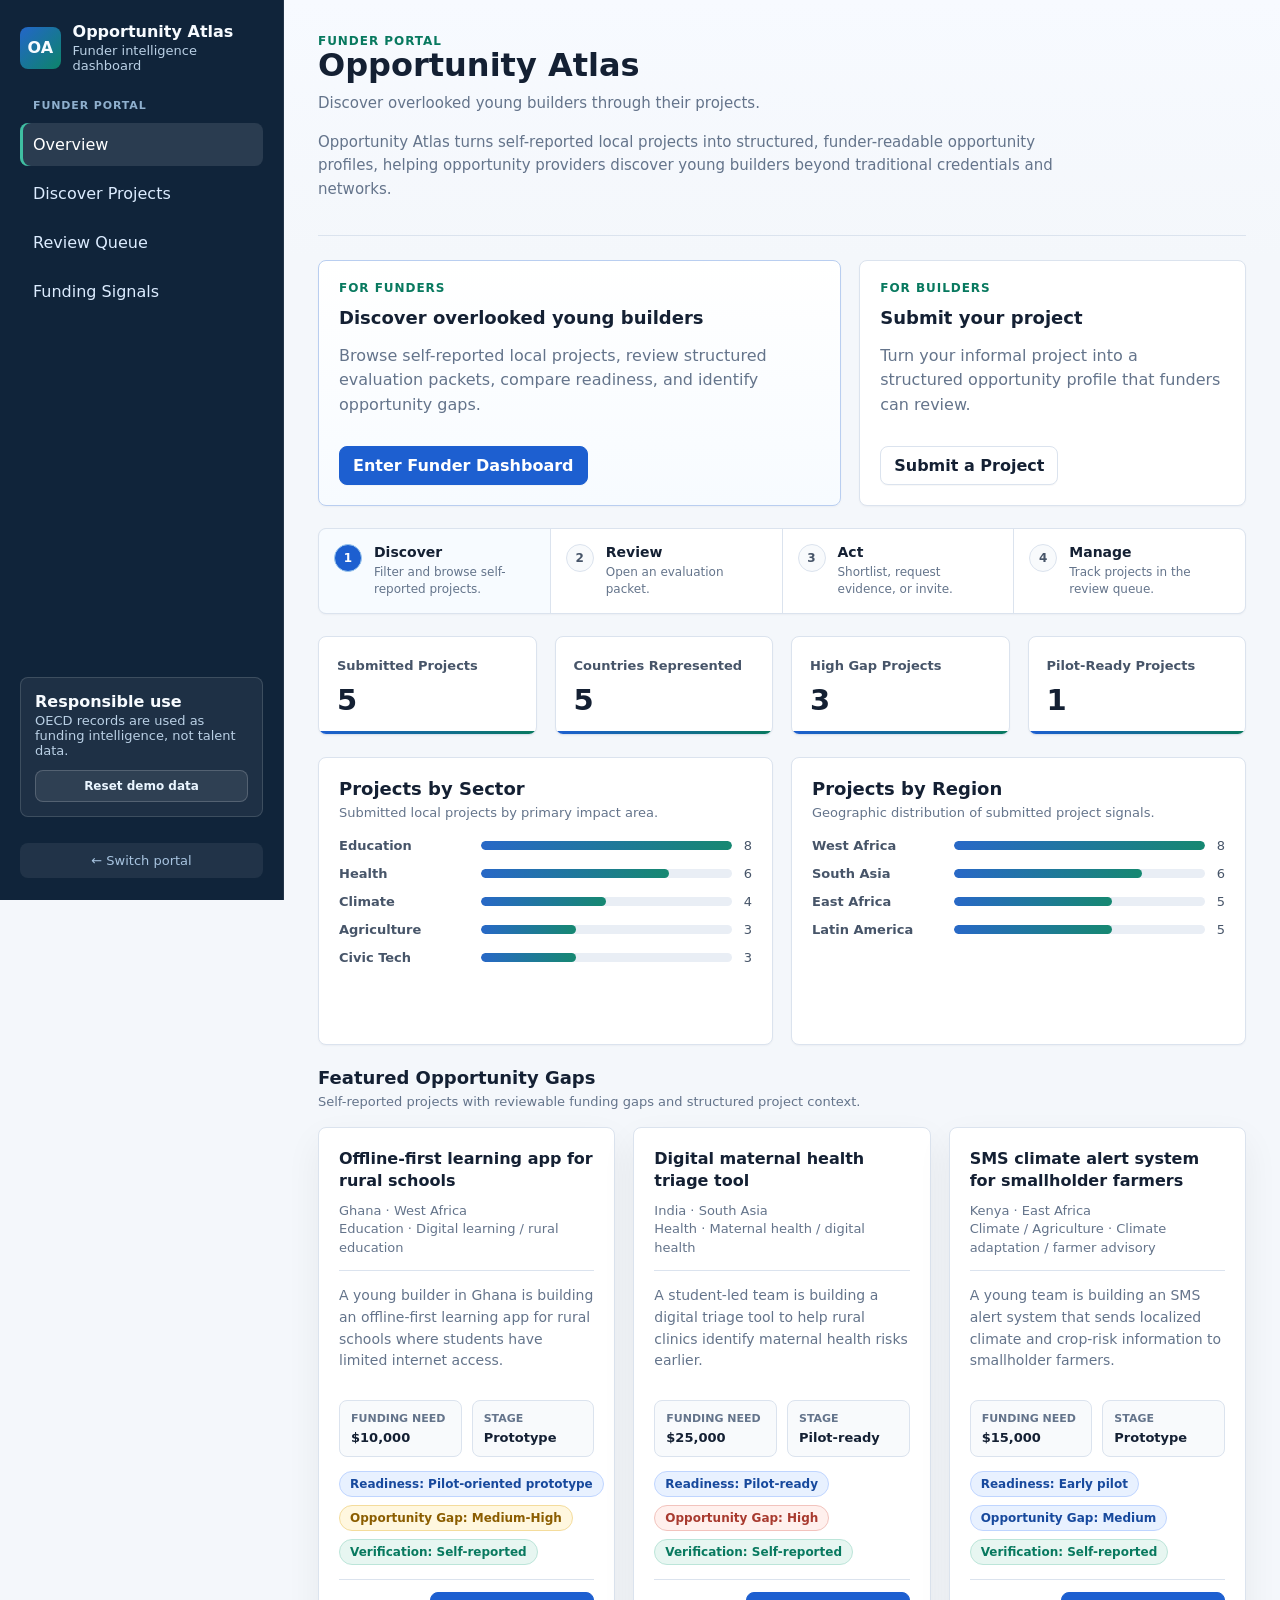
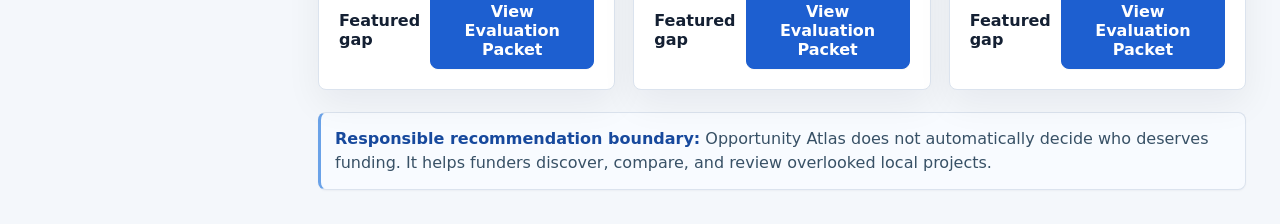
==== funder/index.html @ c451d27e "Add persistent review workflow" ====
<!doctype html>
<html lang="en">
  <head>
    <meta charset="UTF-8" />
    <meta name="viewport" content="width=device-width, initial-scale=1.0" />
    <title>Opportunity Atlas — Funder Portal</title>
    <link rel="stylesheet" href="../styles.css" />
  </head>
  <body>
    <aside class="sidebar">
      <div class="brand">
        <div class="brand-mark">OA</div>
        <div>
          <strong>Opportunity Atlas</strong>
          <span>Funder intelligence dashboard</span>
        </div>
      </div>
      <nav aria-label="Primary">
        <div class="nav-group">
          <span>Funder Portal</span>
          <button class="nav-link active" data-page="overview">Overview</button>
          <button class="nav-link" data-page="discovery">Discover Projects</button>
          <button class="nav-link" data-page="queue">Review Queue</button>
          <button class="nav-link" data-page="signals">Funding Signals</button>
        </div>
      </nav>
      <div class="sidebar-note">
        <strong>Responsible use</strong>
        <p>OECD records are used as funding intelligence, not talent data.</p>
        <button class="reset-demo" id="reset-demo-data" type="button">Reset demo data</button>
      </div>
      <a href="../" style="display:block;padding:10px 14px;border-radius:8px;background:rgba(255,255,255,0.07);color:#a8c4e0;font-size:13px;text-decoration:none;text-align:center;">← Switch portal</a>
    </aside>

    <main class="app-shell">
      <section id="overview" class="page active" aria-labelledby="overview-title"></section>
      <section id="discovery" class="page" aria-labelledby="discovery-title"></section>
      <section id="detail" class="page" aria-labelledby="detail-title"></section>
      <section id="queue" class="page" aria-labelledby="queue-title"></section>
      <section id="signals" class="page" aria-labelledby="signals-title"></section>
      <section id="submit" class="page" aria-labelledby="submit-title"></section>
    </main>

    <script src="../data/oecd-data.js"></script>
    <script src="../app.js"></script>
  </body>
</html>
---- styles.css ----
:root {
  color-scheme: light;
  --bg: #f4f7fb;
  --panel: #ffffff;
  --panel-soft: #f8fafc;
  --ink: #142033;
  --muted: #64748b;
  --muted-strong: #475569;
  --line: #dbe3ee;
  --line-strong: #cbd5e1;
  --blue: #1d5fd0;
  --blue-dark: #17499d;
  --green: #08795f;
  --green-soft: #e7f6f1;
  --blue-soft: #e8f1ff;
  --amber-soft: #fff7df;
  --amber: #8b5d00;
  --red-soft: #fff0ed;
  --red: #a83a2f;
  --shadow: 0 14px 36px rgba(15, 23, 42, 0.06);
  --shadow-soft: 0 1px 2px rgba(15, 23, 42, 0.04);
  --radius: 8px;
  font-family:
    Inter, ui-sans-serif, system-ui, -apple-system, BlinkMacSystemFont, "Segoe UI",
    sans-serif;
}

* {
  box-sizing: border-box;
}

body {
  margin: 0;
  min-height: 100vh;
  color: var(--ink);
  background:
    linear-gradient(180deg, #f7faff 0, #f4f7fb 260px),
    var(--bg);
}

button,
input,
select,
textarea {
  font: inherit;
}

.sidebar {
  position: fixed;
  inset: 0 auto 0 0;
  width: 284px;
  display: flex;
  flex-direction: column;
  gap: 26px;
  padding: 22px 20px;
  background: #10243a;
  color: #f7fbff;
  border-right: 1px solid rgba(255, 255, 255, 0.08);
}

.brand {
  display: flex;
  gap: 12px;
  align-items: center;
  min-height: 44px;
}

.brand-mark {
  width: 42px;
  height: 42px;
  display: grid;
  place-items: center;
  border-radius: 8px;
  background: linear-gradient(135deg, #2366c9, #0d846a);
  font-weight: 800;
}

.brand span,
.sidebar-note p {
  display: block;
  margin: 2px 0 0;
  color: #bad0e5;
  font-size: 13px;
}

nav {
  display: grid;
  gap: 20px;
}

.nav-group {
  display: grid;
  gap: 6px;
}

.nav-group > span {
  padding: 0 13px 5px;
  color: #8fb0ce;
  font-size: 11px;
  font-weight: 900;
  letter-spacing: 0.08em;
  text-transform: uppercase;
}

.nav-link {
  width: 100%;
  border: 0;
  border-radius: 8px;
  padding: 12px 13px;
  color: #dcecff;
  background: transparent;
  text-align: left;
  cursor: pointer;
}

.nav-link:hover,
.nav-link.active {
  color: #ffffff;
  background: rgba(255, 255, 255, 0.11);
  box-shadow: inset 3px 0 0 #3fbfa2;
}

.sidebar-note {
  margin-top: auto;
  padding: 14px;
  border: 1px solid rgba(255, 255, 255, 0.14);
  border-radius: 8px;
  background: rgba(255, 255, 255, 0.06);
}

.reset-demo {
  width: 100%;
  margin-top: 12px;
  border: 1px solid rgba(255, 255, 255, 0.18);
  border-radius: 8px;
  padding: 8px 10px;
  color: #eaf5ff;
  background: rgba(255, 255, 255, 0.08);
  font-size: 12px;
  font-weight: 800;
  cursor: pointer;
}

.reset-demo:hover {
  background: rgba(255, 255, 255, 0.14);
}

.app-shell {
  margin-left: 284px;
  padding: 34px;
}

.page {
  display: none;
  max-width: 1320px;
  margin: 0 auto;
}

.page.active {
  display: block;
}

.page-header {
  display: flex;
  justify-content: space-between;
  gap: 24px;
  align-items: flex-start;
  margin-bottom: 24px;
  padding-bottom: 18px;
  border-bottom: 1px solid var(--line);
}

.eyebrow {
  color: var(--green);
  font-size: 12px;
  font-weight: 800;
  letter-spacing: 0.08em;
  text-transform: uppercase;
}

h1,
h2,
h3,
p {
  margin-top: 0;
}

h1 {
  margin-bottom: 8px;
  font-size: 32px;
  line-height: 1.12;
  letter-spacing: 0;
}

h2 {
  margin-bottom: 4px;
  font-size: 18px;
  letter-spacing: 0;
}

h3 {
  margin-bottom: 10px;
  font-size: 16px;
}

.lead {
  max-width: 780px;
  color: var(--muted);
  font-size: 15px;
  line-height: 1.58;
}

.section {
  margin-top: 22px;
}

.grid {
  display: grid;
  gap: 18px;
}

.grid.four {
  grid-template-columns: repeat(4, minmax(0, 1fr));
}

.grid.three {
  grid-template-columns: repeat(3, minmax(0, 1fr));
}

.grid.two {
  grid-template-columns: repeat(2, minmax(0, 1fr));
}

.portal-cards {
  display: grid;
  grid-template-columns: 1.15fr 0.85fr;
  gap: 18px;
  margin-bottom: 22px;
}

.portal-card {
  display: grid;
  gap: 12px;
  align-content: start;
  min-height: 210px;
  box-shadow: var(--shadow);
}

.portal-card.primary {
  border-color: #b9cef0;
  background: linear-gradient(180deg, #ffffff 0, #f7fbff 100%);
}

.portal-card > span {
  color: var(--green);
  font-size: 12px;
  font-weight: 900;
  letter-spacing: 0.08em;
  text-transform: uppercase;
}

.portal-card p {
  max-width: 620px;
  color: var(--muted);
  line-height: 1.55;
}

.portal-card .btn {
  width: fit-content;
  align-self: end;
}

.card,
.kpi,
.filter-panel,
.note-panel {
  border: 1px solid var(--line);
  border-radius: var(--radius);
  background: var(--panel);
  box-shadow: var(--shadow-soft);
}

.card {
  padding: 20px;
}

.card:hover,
.kpi:hover {
  border-color: var(--line-strong);
}

.kpi {
  position: relative;
  overflow: hidden;
  padding: 18px 18px 17px;
}

.kpi span {
  color: var(--muted-strong);
  font-size: 13px;
  font-weight: 800;
}

.kpi strong {
  display: block;
  margin-top: 9px;
  font-size: 29px;
  letter-spacing: 0;
}

.kpi::after {
  content: "";
  position: absolute;
  inset: auto 0 0;
  height: 3px;
  background: linear-gradient(90deg, var(--blue), var(--green));
}

.chart-card {
  min-height: 288px;
}

.workflow {
  display: grid;
  grid-template-columns: repeat(4, minmax(0, 1fr));
  gap: 1px;
  overflow: hidden;
  margin-bottom: 22px;
  border: 1px solid var(--line);
  border-radius: 8px;
  background: var(--line);
  box-shadow: var(--shadow-soft);
}

.workflow article {
  display: flex;
  gap: 12px;
  align-items: flex-start;
  padding: 15px;
  background: #ffffff;
}

.workflow article.active {
  background: #f7fbff;
}

.workflow span {
  width: 28px;
  height: 28px;
  display: grid;
  flex: 0 0 auto;
  place-items: center;
  border: 1px solid var(--line);
  border-radius: 999px;
  color: var(--muted-strong);
  background: #f8fafc;
  font-size: 12px;
  font-weight: 900;
}

.workflow article.active span {
  border-color: #9bc7ee;
  color: #ffffff;
  background: var(--blue);
}

.workflow strong {
  display: block;
  font-size: 14px;
}

.workflow p {
  margin: 4px 0 0;
  color: var(--muted);
  font-size: 12px;
  line-height: 1.4;
}

.section-header {
  display: flex;
  justify-content: space-between;
  gap: 16px;
  align-items: flex-start;
  margin-bottom: 16px;
}

.section-header p {
  margin: 5px 0 0;
  color: var(--muted);
  font-size: 13px;
  line-height: 1.45;
}

.toast {
  margin: -6px 0 18px;
  padding: 13px 15px;
  border: 1px solid #bce5d9;
  border-left: 4px solid var(--green);
  border-radius: 8px;
  color: #175f4e;
  background: #f0fbf7;
  font-weight: 800;
  box-shadow: var(--shadow-soft);
}

.rationale-box,
.evidence-card {
  border-color: var(--line-strong);
}

label small {
  color: var(--muted);
  font-size: 11px;
  font-weight: 650;
  line-height: 1.35;
}

.queue-grid {
  display: grid;
  grid-template-columns: repeat(2, minmax(0, 1fr));
  gap: 18px;
}

.queue-group {
  min-height: 260px;
}

.queue-list {
  display: grid;
  gap: 12px;
}

.queue-card {
  display: grid;
  gap: 12px;
  padding: 14px;
  border: 1px solid var(--line);
  border-radius: 8px;
  background: var(--panel-soft);
}

.queue-card .btn {
  width: fit-content;
}

.bar-list {
  display: grid;
  gap: 13px;
}

.bar-row {
  display: grid;
  grid-template-columns: minmax(130px, 1fr) 3fr auto;
  gap: 12px;
  align-items: center;
  color: var(--muted-strong);
  font-size: 13px;
}

.bar-track {
  height: 9px;
  overflow: hidden;
  border-radius: 999px;
  background: #e9eef5;
}

.bar-fill {
  height: 100%;
  width: var(--value);
  border-radius: inherit;
  background: linear-gradient(90deg, #2868c7, #168871);
}

.badge-row {
  display: flex;
  flex-wrap: wrap;
  gap: 8px;
  align-items: center;
}

.badge {
  display: inline-flex;
  align-items: center;
  min-height: 26px;
  border-radius: 999px;
  padding: 4px 10px;
  border: 1px solid transparent;
  color: #264052;
  background: #eef3f8;
  font-size: 12px;
  font-weight: 800;
  white-space: nowrap;
}

.badge.green {
  color: var(--green);
  background: var(--green-soft);
  border-color: #bce5d9;
}

.badge.blue {
  color: var(--blue-dark);
  background: var(--blue-soft);
  border-color: #bfd5ff;
}

.badge.amber {
  color: var(--amber);
  background: var(--amber-soft);
  border-color: #f4dc9c;
}

.badge.red {
  color: var(--red);
  background: var(--red-soft);
  border-color: #f2c3bd;
}

.project-card {
  display: flex;
  min-height: 356px;
  flex-direction: column;
  gap: 14px;
  box-shadow: var(--shadow);
}

.project-card-head {
  padding-bottom: 12px;
  border-bottom: 1px solid var(--line);
}

.project-card h3 {
  line-height: 1.35;
}

.project-card p {
  color: var(--muted);
  font-size: 14px;
  line-height: 1.55;
}

.meta {
  color: var(--muted);
  font-size: 13px;
  line-height: 1.45;
}

.project-facts {
  display: grid;
  grid-template-columns: repeat(2, minmax(0, 1fr));
  gap: 10px;
  margin: 0;
}

.project-facts div {
  padding: 11px;
  border: 1px solid var(--line);
  border-radius: 8px;
  background: var(--panel-soft);
}

.project-facts dt {
  color: var(--muted);
  font-size: 11px;
  font-weight: 800;
  text-transform: uppercase;
}

.project-facts dd {
  margin: 5px 0 0;
  color: var(--ink);
  font-size: 13px;
  font-weight: 800;
}

.card-footer {
  display: flex;
  gap: 10px;
  align-items: center;
  justify-content: space-between;
  margin-top: auto;
  padding-top: 12px;
  border-top: 1px solid var(--line);
}

.money {
  color: var(--ink);
  font-weight: 800;
}

.btn {
  border: 1px solid var(--line);
  border-radius: 8px;
  min-height: 39px;
  padding: 9px 13px;
  color: var(--ink);
  background: #ffffff;
  font-weight: 800;
  cursor: pointer;
  box-shadow: 0 1px 1px rgba(15, 23, 42, 0.03);
}

.btn:hover {
  border-color: #b5c6d9;
  background: #f8fbff;
}

.btn.primary {
  border-color: var(--blue);
  color: #ffffff;
  background: var(--blue);
}

.btn.primary:hover {
  background: var(--blue-dark);
}

.filter-panel {
  display: grid;
  grid-template-columns: repeat(6, minmax(130px, 1fr));
  gap: 12px;
  padding: 16px;
  box-shadow: var(--shadow);
}

label {
  display: grid;
  gap: 6px;
  color: var(--muted);
  font-size: 12px;
  font-weight: 800;
}

select,
input,
textarea {
  width: 100%;
  border: 1px solid var(--line);
  border-radius: 8px;
  padding: 10px 11px;
  color: var(--ink);
  background: #ffffff;
  font-weight: 650;
}

select:focus,
input:focus,
textarea:focus {
  outline: 3px solid rgba(29, 95, 208, 0.13);
  border-color: #8fb4ef;
}

textarea {
  min-height: 112px;
  resize: vertical;
}

.detail-layout {
  display: grid;
  grid-template-columns: 1.05fr 0.95fr;
  gap: 18px;
}

.packet-strip {
  display: grid;
  grid-template-columns: repeat(4, minmax(0, 1fr));
  gap: 1px;
  overflow: hidden;
  border: 1px solid var(--line);
  border-radius: 8px;
  background: var(--line);
  box-shadow: var(--shadow);
}

.packet-strip article {
  padding: 16px;
  background: #ffffff;
}

.packet-strip span {
  display: block;
  color: var(--muted);
  font-size: 12px;
  font-weight: 800;
  text-transform: uppercase;
}

.packet-strip strong {
  display: block;
  margin-top: 7px;
  font-size: 15px;
}

.act-panel {
  display: grid;
  grid-template-columns: minmax(0, 1fr) auto;
  gap: 22px;
  align-items: start;
  padding: 20px;
  border: 1px solid var(--line);
  border-radius: 8px;
  background: #ffffff;
  box-shadow: var(--shadow);
}

.act-actions {
  display: flex;
  flex-wrap: wrap;
  gap: 10px;
  justify-content: flex-end;
}

.profile-grid {
  display: grid;
  grid-template-columns: repeat(2, minmax(0, 1fr));
  gap: 12px;
}

.field {
  padding: 12px;
  border: 1px solid #edf2f7;
  border-radius: 8px;
  background: var(--panel-soft);
}

.field span {
  display: block;
  color: var(--muted);
  font-size: 12px;
  font-weight: 800;
}

.field strong {
  display: block;
  margin-top: 5px;
}

.split-list {
  display: grid;
  grid-template-columns: repeat(2, minmax(0, 1fr));
  gap: 14px;
}

ul,
ol {
  margin: 0;
  padding-left: 20px;
  color: var(--muted-strong);
  line-height: 1.65;
}

.table-wrap {
  overflow-x: auto;
  border: 1px solid var(--line);
  border-radius: 8px;
  box-shadow: inset 0 1px 0 rgba(255, 255, 255, 0.7);
}

table {
  width: 100%;
  border-collapse: collapse;
  min-width: 760px;
  background: #ffffff;
}

th,
td {
  padding: 13px 14px;
  border-bottom: 1px solid var(--line);
  text-align: left;
  vertical-align: top;
}

th {
  color: #41546a;
  background: #f4f7fb;
  font-size: 12px;
  letter-spacing: 0.03em;
  text-transform: uppercase;
}

td {
  color: #273449;
  font-size: 13px;
  line-height: 1.45;
}

tbody tr:hover td {
  background: #fbfdff;
}

tr:last-child td {
  border-bottom: 0;
}

.note-panel {
  padding: 14px;
  color: #385166;
  background: #f8fbff;
  border-left: 3px solid #6aa2e8;
  line-height: 1.5;
}

.note-panel strong {
  color: var(--blue-dark);
}

.form-grid {
  display: grid;
  grid-template-columns: repeat(2, minmax(0, 1fr));
  gap: 14px;
}

.builder-shell,
.builder-submit-grid {
  max-width: 1040px;
}

.builder-submit-grid {
  display: grid;
  grid-template-columns: minmax(0, 1fr);
  gap: 18px;
}

.builder-shell .card,
.builder-submit-grid .card {
  box-shadow: var(--shadow);
}

.form-grid .wide {
  grid-column: 1 / -1;
}

.preview {
  display: none;
}

.preview.active {
  display: block;
}

.empty {
  padding: 28px;
  border: 1px dashed #b9c8d8;
  border-radius: 8px;
  color: var(--muted);
  background: #fbfdff;
  text-align: center;
}

@media (max-width: 1080px) {
  .sidebar {
    position: static;
    width: auto;
  }

  .app-shell {
    margin-left: 0;
    padding: 22px;
  }

  nav {
    grid-template-columns: repeat(2, minmax(0, 1fr));
    align-items: start;
  }

  .grid.four,
  .grid.three,
  .portal-cards,
  .queue-grid,
  .detail-layout,
  .filter-panel,
  .packet-strip,
  .workflow,
  .act-panel {
    grid-template-columns: repeat(2, minmax(0, 1fr));
  }
}

@media (max-width: 720px) {
  .page-header {
    display: block;
  }

  nav,
  .grid.four,
  .grid.three,
  .grid.two,
  .portal-cards,
  .queue-grid,
  .detail-layout,
  .filter-panel,
  .packet-strip,
  .workflow,
  .act-panel,
  .profile-grid,
  .split-list,
  .form-grid,
  .project-facts {
    grid-template-columns: 1fr;
  }

  .act-actions {
    justify-content: flex-start;
  }

  h1 {
    font-size: 28px;
  }

  .bar-row {
    grid-template-columns: 1fr;
    gap: 6px;
  }
}
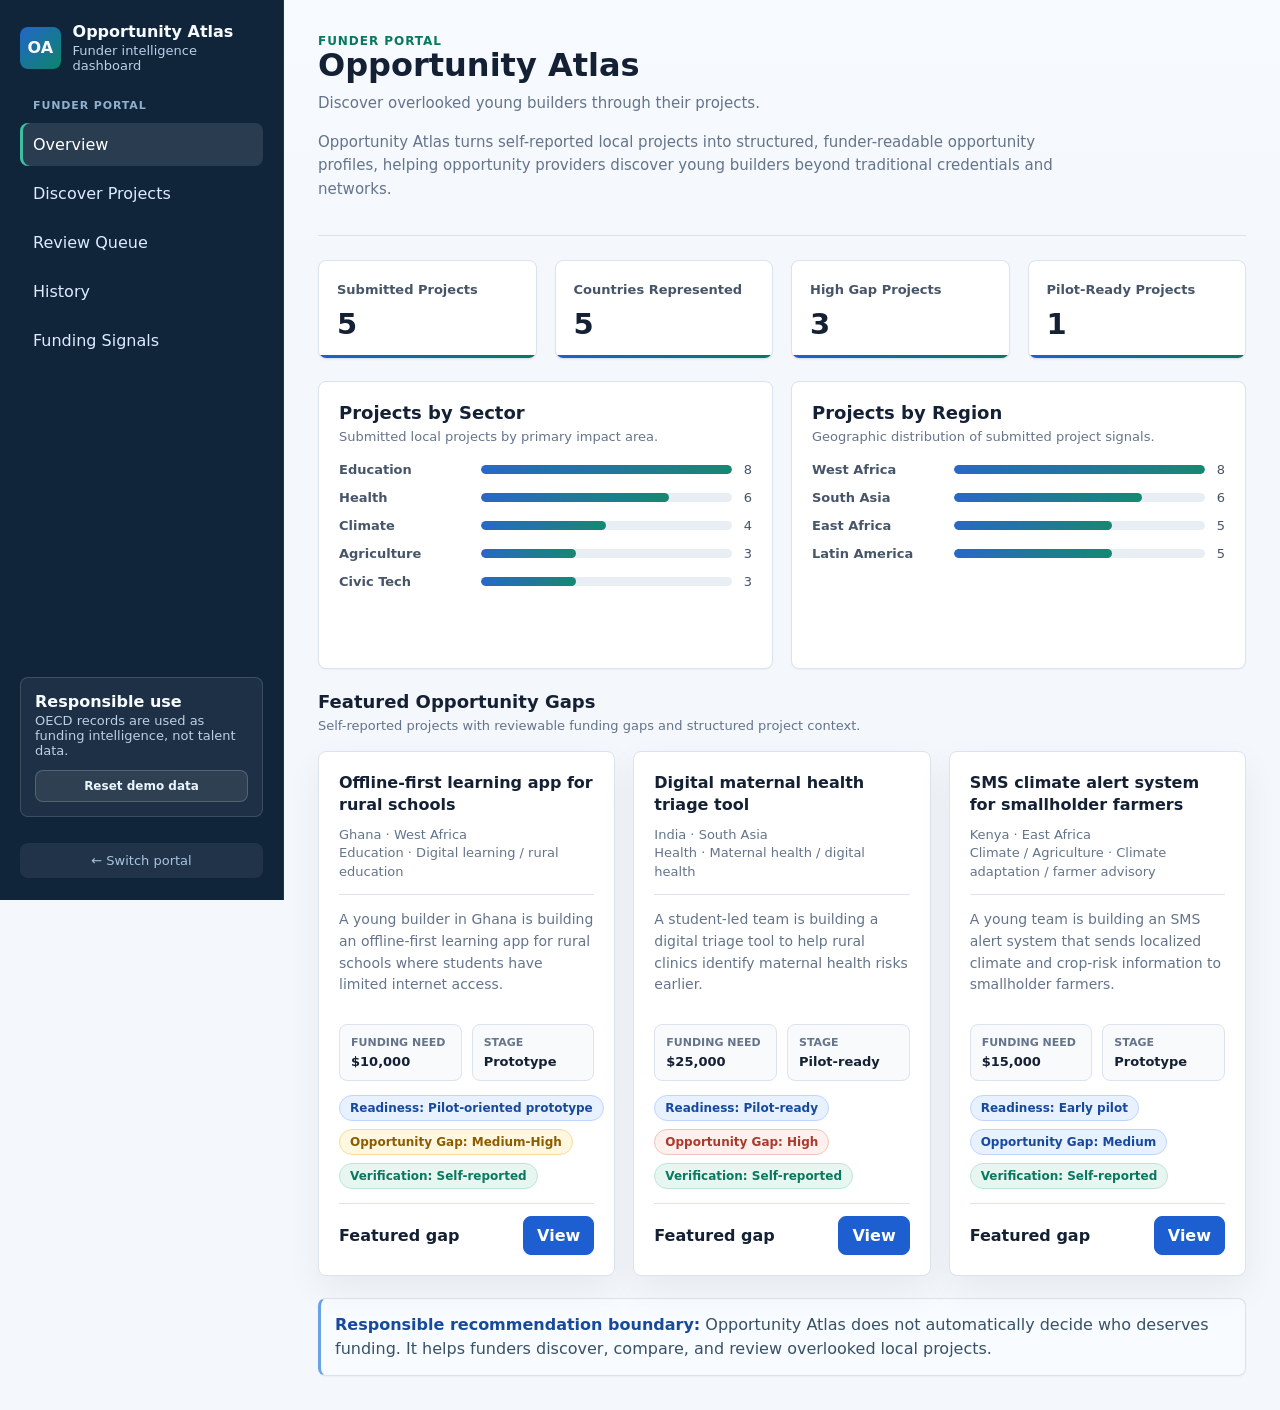
==== commit 783fe68d: "Add builder and funder history tabs" ====
--- a/funder/index.html
+++ b/funder/index.html
@@ -21,6 +21,7 @@
           <button class="nav-link active" data-page="overview">Overview</button>
           <button class="nav-link" data-page="discovery">Discover Projects</button>
           <button class="nav-link" data-page="queue">Review Queue</button>
+          <button class="nav-link" data-page="funder-history">History</button>
           <button class="nav-link" data-page="signals">Funding Signals</button>
         </div>
       </nav>
@@ -29,7 +30,7 @@
         <p>OECD records are used as funding intelligence, not talent data.</p>
         <button class="reset-demo" id="reset-demo-data" type="button">Reset demo data</button>
       </div>
-      <a href="../" style="display:block;padding:10px 14px;border-radius:8px;background:rgba(255,255,255,0.07);color:#a8c4e0;font-size:13px;text-decoration:none;text-align:center;">← Switch portal</a>
+      <a href="../index.html" style="display:block;padding:10px 14px;border-radius:8px;background:rgba(255,255,255,0.07);color:#a8c4e0;font-size:13px;text-decoration:none;text-align:center;">← Switch portal</a>
     </aside>
 
     <main class="app-shell">
@@ -37,6 +38,7 @@
       <section id="discovery" class="page" aria-labelledby="discovery-title"></section>
       <section id="detail" class="page" aria-labelledby="detail-title"></section>
       <section id="queue" class="page" aria-labelledby="queue-title"></section>
+      <section id="funder-history" class="page" aria-labelledby="funder-history-title"></section>
       <section id="signals" class="page" aria-labelledby="signals-title"></section>
       <section id="submit" class="page" aria-labelledby="submit-title"></section>
     </main>
--- a/styles.css
+++ b/styles.css
@@ -816,6 +816,17 @@
   max-width: 1040px;
 }
 
+.builder-dashboard {
+  max-width: 1180px;
+}
+
+.builder-panels {
+  display: grid;
+  grid-template-columns: minmax(0, 1.05fr) minmax(320px, 0.95fr);
+  gap: 18px;
+  align-items: start;
+}
+
 .builder-submit-grid {
   display: grid;
   grid-template-columns: minmax(0, 1fr);
@@ -829,6 +840,100 @@
 
 .form-grid .wide {
   grid-column: 1 / -1;
+}
+
+.history-list,
+.notification-list {
+  display: grid;
+  gap: 12px;
+}
+
+.history-item {
+  display: grid;
+  gap: 13px;
+  padding: 15px;
+  border: 1px solid var(--line);
+  border-radius: 8px;
+  background: var(--panel-soft);
+}
+
+.history-item h3,
+.notification-item h3 {
+  margin-bottom: 5px;
+}
+
+.activity-stats {
+  display: grid;
+  grid-template-columns: 0.75fr 0.65fr minmax(0, 1.4fr);
+  gap: 10px;
+}
+
+.activity-stats div {
+  padding: 11px;
+  border: 1px solid var(--line);
+  border-radius: 8px;
+  background: #ffffff;
+}
+
+.activity-stats span {
+  display: block;
+  color: var(--muted);
+  font-size: 11px;
+  font-weight: 900;
+  text-transform: uppercase;
+}
+
+.activity-stats strong {
+  display: block;
+  margin-top: 5px;
+  font-size: 13px;
+  line-height: 1.35;
+}
+
+.action-row {
+  display: flex;
+  flex-wrap: wrap;
+  gap: 10px;
+}
+
+a.btn {
+  display: inline-flex;
+  align-items: center;
+  justify-content: center;
+  text-decoration: none;
+}
+
+.notification-item {
+  display: grid;
+  grid-template-columns: auto minmax(0, 1fr);
+  gap: 12px;
+  padding: 14px;
+  border: 1px solid var(--line);
+  border-radius: 8px;
+  background: #ffffff;
+}
+
+.notification-dot {
+  width: 10px;
+  height: 10px;
+  margin-top: 8px;
+  border-radius: 999px;
+  background: linear-gradient(135deg, var(--blue), var(--green));
+}
+
+.notification-topline {
+  display: flex;
+  flex-wrap: wrap;
+  gap: 8px;
+  align-items: center;
+  margin-bottom: 8px;
+}
+
+.notification-item p {
+  margin: 0;
+  color: var(--muted);
+  font-size: 13px;
+  line-height: 1.5;
 }
 
 .preview {
@@ -868,6 +973,7 @@
   .grid.three,
   .portal-cards,
   .queue-grid,
+  .builder-panels,
   .detail-layout,
   .filter-panel,
   .packet-strip,
@@ -893,6 +999,7 @@
   .packet-strip,
   .workflow,
   .act-panel,
+  .activity-stats,
   .profile-grid,
   .split-list,
   .form-grid,
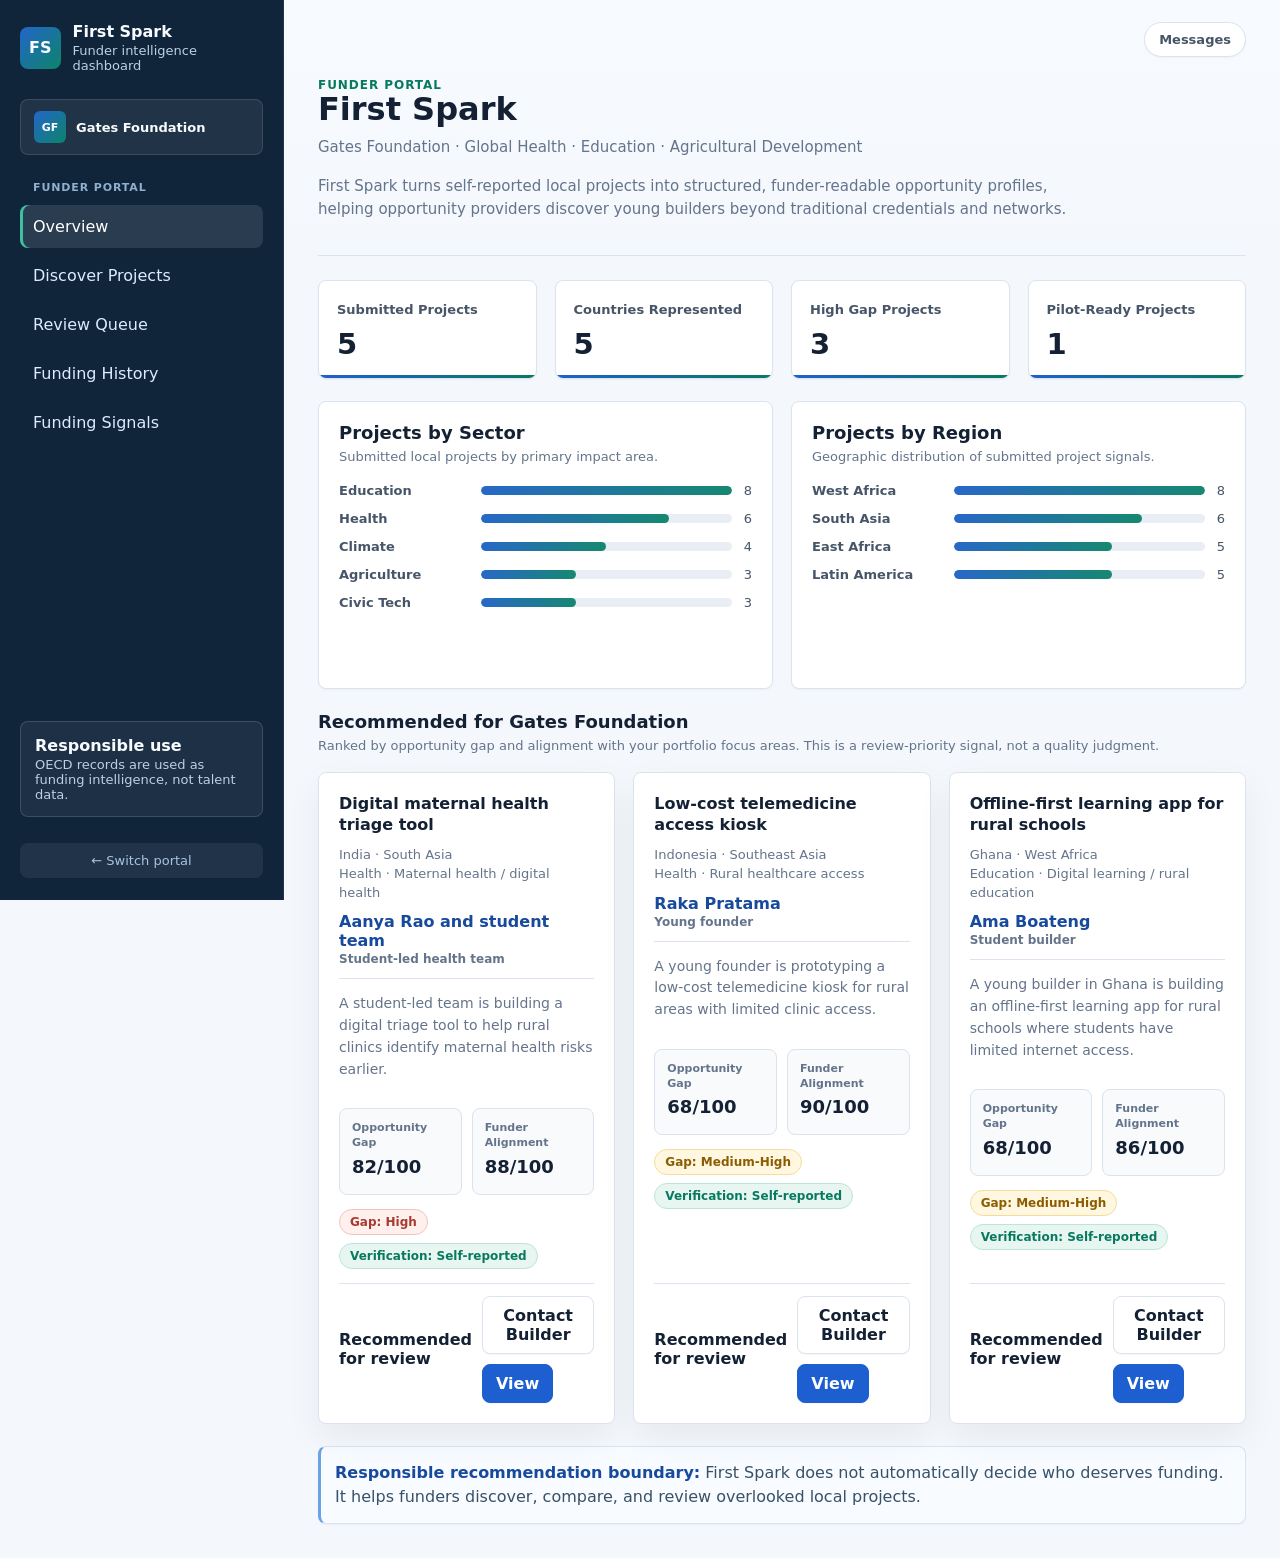
==== commit a53b8644: "Remove reset demo data controls" ====
--- a/funder/index.html
+++ b/funder/index.html
@@ -3,16 +3,22 @@
   <head>
     <meta charset="UTF-8" />
     <meta name="viewport" content="width=device-width, initial-scale=1.0" />
-    <title>Opportunity Atlas — Funder Portal</title>
+    <title>First Spark — Funder Portal</title>
     <link rel="stylesheet" href="../styles.css" />
   </head>
-  <body>
+  <body data-portal="funder">
     <aside class="sidebar">
       <div class="brand">
-        <div class="brand-mark">OA</div>
+        <div class="brand-mark">FS</div>
         <div>
-          <strong>Opportunity Atlas</strong>
+          <strong>First Spark</strong>
           <span>Funder intelligence dashboard</span>
+        </div>
+      </div>
+      <div class="account-indicator">
+        <div class="account-avatar">GF</div>
+        <div class="account-info">
+          <strong>Gates Foundation</strong>
         </div>
       </div>
       <nav aria-label="Primary">
@@ -21,25 +27,29 @@
           <button class="nav-link active" data-page="overview">Overview</button>
           <button class="nav-link" data-page="discovery">Discover Projects</button>
           <button class="nav-link" data-page="queue">Review Queue</button>
-          <button class="nav-link" data-page="funder-history">History</button>
+          <button class="nav-link" data-page="funder-history">Funding History</button>
           <button class="nav-link" data-page="signals">Funding Signals</button>
         </div>
       </nav>
       <div class="sidebar-note">
         <strong>Responsible use</strong>
         <p>OECD records are used as funding intelligence, not talent data.</p>
-        <button class="reset-demo" id="reset-demo-data" type="button">Reset demo data</button>
       </div>
       <a href="../index.html" style="display:block;padding:10px 14px;border-radius:8px;background:rgba(255,255,255,0.07);color:#a8c4e0;font-size:13px;text-decoration:none;text-align:center;">← Switch portal</a>
     </aside>
 
     <main class="app-shell">
+      <div class="top-tabs" aria-label="Quick tabs">
+        <button class="top-tab route-btn" data-page="messages" type="button">Messages</button>
+      </div>
       <section id="overview" class="page active" aria-labelledby="overview-title"></section>
       <section id="discovery" class="page" aria-labelledby="discovery-title"></section>
       <section id="detail" class="page" aria-labelledby="detail-title"></section>
+      <section id="builder-profile" class="page" aria-labelledby="builder-profile-title"></section>
       <section id="queue" class="page" aria-labelledby="queue-title"></section>
       <section id="funder-history" class="page" aria-labelledby="funder-history-title"></section>
       <section id="signals" class="page" aria-labelledby="signals-title"></section>
+      <section id="messages" class="page" aria-labelledby="messages-title"></section>
       <section id="submit" class="page" aria-labelledby="submit-title"></section>
     </main>
 
--- a/styles.css
+++ b/styles.css
@@ -75,6 +75,43 @@
   font-weight: 800;
 }
 
+.account-indicator {
+  display: flex;
+  align-items: center;
+  gap: 10px;
+  padding: 11px 13px;
+  border-radius: 8px;
+  background: rgba(255, 255, 255, 0.07);
+  border: 1px solid rgba(255, 255, 255, 0.12);
+}
+
+.account-avatar {
+  width: 32px;
+  height: 32px;
+  border-radius: 6px;
+  background: linear-gradient(135deg, #2366c9, #0d846a);
+  display: grid;
+  place-items: center;
+  font-size: 11px;
+  font-weight: 800;
+  color: #fff;
+  flex-shrink: 0;
+}
+
+.account-info strong {
+  display: block;
+  font-size: 13px;
+  font-weight: 700;
+  color: #f7fbff;
+}
+
+.account-info span {
+  display: block;
+  font-size: 11px;
+  color: #8fb0ce;
+  margin-top: 1px;
+}
+
 .brand span,
 .sidebar-note p {
   display: block;
@@ -128,26 +165,38 @@
   background: rgba(255, 255, 255, 0.06);
 }
 
-.reset-demo {
-  width: 100%;
-  margin-top: 12px;
-  border: 1px solid rgba(255, 255, 255, 0.18);
-  border-radius: 8px;
-  padding: 8px 10px;
-  color: #eaf5ff;
-  background: rgba(255, 255, 255, 0.08);
-  font-size: 12px;
-  font-weight: 800;
+.app-shell {
+  position: relative;
+  margin-left: 284px;
+  padding: 78px 34px 34px;
+}
+
+.top-tabs {
+  position: absolute;
+  top: 22px;
+  right: 34px;
+  display: flex;
+  gap: 8px;
+  align-items: center;
+}
+
+.top-tab {
+  border: 1px solid var(--line);
+  border-radius: 999px;
+  padding: 9px 14px;
+  color: var(--muted-strong);
+  background: #ffffff;
+  font-size: 13px;
+  font-weight: 900;
   cursor: pointer;
-}
-
-.reset-demo:hover {
-  background: rgba(255, 255, 255, 0.14);
-}
-
-.app-shell {
-  margin-left: 284px;
-  padding: 34px;
+  box-shadow: var(--shadow-soft);
+}
+
+.top-tab:hover,
+.top-tab.active {
+  color: var(--blue-dark);
+  border-color: #b9cef0;
+  background: var(--blue-soft);
 }
 
 .page {
@@ -318,6 +367,12 @@
 
 .chart-card {
   min-height: 288px;
+  display: flex;
+  flex-direction: column;
+}
+
+.chart-card > .donut-wrap {
+  flex: 1;
 }
 
 .workflow {
@@ -384,6 +439,21 @@
   margin-bottom: 16px;
 }
 
+.card-head-row {
+  display: flex;
+  justify-content: space-between;
+  gap: 16px;
+  align-items: flex-start;
+}
+
+.card-head-row .section-header {
+  margin-bottom: 16px;
+}
+
+.card-head-row > .btn {
+  flex: 0 0 auto;
+}
+
 .section-header p {
   margin: 5px 0 0;
   color: var(--muted);
@@ -428,15 +498,42 @@
 .queue-list {
   display: grid;
   gap: 12px;
+  max-height: 460px;
+  overflow-y: auto;
+  padding-right: 4px;
 }
 
 .queue-card {
+  position: relative;
   display: grid;
   gap: 12px;
   padding: 14px;
   border: 1px solid var(--line);
   border-radius: 8px;
   background: var(--panel-soft);
+}
+
+.queue-card-remove {
+  position: absolute;
+  top: 10px;
+  right: 10px;
+  width: 22px;
+  height: 22px;
+  border: none;
+  border-radius: 4px;
+  background: transparent;
+  color: var(--muted);
+  font-size: 16px;
+  line-height: 1;
+  cursor: pointer;
+  display: grid;
+  place-items: center;
+  padding: 0;
+}
+
+.queue-card-remove:hover {
+  background: var(--red-soft);
+  color: var(--red);
 }
 
 .queue-card .btn {
@@ -469,6 +566,155 @@
   width: var(--value);
   border-radius: inherit;
   background: linear-gradient(90deg, #2868c7, #168871);
+}
+
+/* Vertical bar chart */
+.vchart {
+  display: flex;
+  align-items: flex-end;
+  gap: 14px;
+  height: 200px;
+  padding-top: 28px;
+}
+
+.vchart-col {
+  flex: 1;
+  display: flex;
+  flex-direction: column;
+  align-items: center;
+  gap: 8px;
+  height: 100%;
+}
+
+.vchart-bar-wrap {
+  flex: 1;
+  width: 100%;
+  display: flex;
+  align-items: flex-end;
+}
+
+.vchart-bar {
+  width: 100%;
+  height: var(--h);
+  background: linear-gradient(180deg, #2868c7 0%, #168871 100%);
+  border-radius: 6px 6px 0 0;
+  min-height: 6px;
+  transition: opacity 0.15s;
+}
+
+.vchart-bar:hover {
+  opacity: 0.8;
+}
+
+.vchart-amt {
+  font-size: 13px;
+  font-weight: 700;
+  color: var(--ink);
+}
+
+.vchart-label {
+  font-size: 12px;
+  font-weight: 600;
+  color: var(--muted);
+}
+
+.vchart-delta {
+  font-size: 11px;
+  font-weight: 600;
+  padding: 2px 7px;
+  border-radius: 999px;
+}
+
+.vchart-up {
+  color: var(--green);
+  background: var(--green-soft);
+}
+
+.vchart-down {
+  color: var(--red);
+  background: var(--red-soft);
+}
+
+/* Line chart */
+.lchart-outer {
+  padding: 0 16px;
+}
+
+.lchart {
+  width: 100%;
+  height: auto;
+  display: block;
+  overflow: visible;
+}
+
+.lchart-dot {
+  fill: #2868c7;
+  stroke: var(--panel);
+  stroke-width: 2.5;
+}
+
+.lchart-amt {
+  font: 700 11px/1 system-ui, sans-serif;
+  fill: var(--ink);
+}
+
+.lchart-lbl {
+  font: 500 12px/1 system-ui, sans-serif;
+  fill: var(--muted);
+}
+
+/* Donut chart */
+.donut-wrap {
+  display: flex;
+  gap: 24px;
+  align-items: center;
+}
+
+.donut {
+  width: 160px;
+  height: 160px;
+  border-radius: 50%;
+  flex-shrink: 0;
+  -webkit-mask: radial-gradient(circle, transparent 52px, black 53px);
+  mask: radial-gradient(circle, transparent 52px, black 53px);
+}
+
+.donut-legend {
+  flex: 1;
+  display: flex;
+  flex-direction: column;
+  gap: 7px;
+  min-width: 0;
+}
+
+.donut-item {
+  display: flex;
+  align-items: center;
+  gap: 8px;
+  font-size: 13px;
+  min-width: 0;
+}
+
+.donut-dot {
+  width: 10px;
+  height: 10px;
+  border-radius: 2px;
+  flex-shrink: 0;
+}
+
+.donut-name {
+  flex: 1;
+  min-width: 0;
+  overflow: hidden;
+  text-overflow: ellipsis;
+  white-space: nowrap;
+  color: var(--muted-strong);
+}
+
+.donut-amt {
+  flex-shrink: 0;
+  font-size: 12px;
+  color: var(--muted);
 }
 
 .badge-row {
@@ -533,10 +779,71 @@
   line-height: 1.35;
 }
 
+.builder-link {
+  display: inline-grid;
+  gap: 2px;
+  margin-top: 10px;
+  border: 0;
+  padding: 0;
+  color: var(--blue-dark);
+  background: transparent;
+  text-align: left;
+  font-weight: 900;
+  cursor: pointer;
+}
+
+.builder-link:hover {
+  text-decoration: underline;
+}
+
+.builder-link span {
+  color: var(--muted);
+  font-size: 12px;
+  font-weight: 750;
+}
+
+.builder-link.inline {
+  margin: 0;
+  font-size: inherit;
+}
+
 .project-card p {
   color: var(--muted);
   font-size: 14px;
   line-height: 1.55;
+}
+
+.recommendation-card {
+  position: relative;
+}
+
+.metric-stack {
+  display: grid;
+  grid-template-columns: repeat(2, minmax(0, 1fr));
+  gap: 10px;
+}
+
+.metric-stack div {
+  padding: 12px;
+  border: 1px solid var(--line);
+  border-radius: 8px;
+  background: var(--panel-soft);
+}
+
+.metric-stack span,
+.metric-stack small {
+  display: block;
+  color: var(--muted);
+  font-size: 11px;
+  font-weight: 850;
+  line-height: 1.35;
+}
+
+.metric-stack strong {
+  display: block;
+  margin: 5px 0;
+  color: var(--ink);
+  font-size: 18px;
 }
 
 .meta {
@@ -723,6 +1030,16 @@
   background: var(--panel-soft);
 }
 
+.field.full {
+  grid-column: 1 / -1;
+}
+
+.field.full strong {
+  white-space: pre-wrap;
+  word-break: break-word;
+  line-height: 1.55;
+}
+
 .field span {
   display: block;
   color: var(--muted);
@@ -735,10 +1052,157 @@
   margin-top: 5px;
 }
 
+.card-detail-block {
+  padding: 16px;
+  border: 1px solid var(--line);
+  border-radius: 8px;
+  background: var(--panel-soft);
+}
+
+.card-detail-block span {
+  display: block;
+  color: var(--muted);
+  font-size: 12px;
+  font-weight: 900;
+  text-transform: uppercase;
+}
+
+.card-detail-block p {
+  margin: 8px 0 0;
+  color: var(--muted-strong);
+  line-height: 1.6;
+}
+
+.field.green {
+  border-color: #bce5d9;
+  background: var(--green-soft);
+}
+.field.green strong { color: var(--green); }
+
+.field.blue {
+  border-color: #bfd5ff;
+  background: var(--blue-soft);
+}
+.field.blue strong { color: var(--blue-dark); }
+
+.field.amber {
+  border-color: #f4dc9c;
+  background: var(--amber-soft);
+}
+.field.amber strong { color: var(--amber); }
+
+.field.red {
+  border-color: #f2c3bd;
+  background: var(--red-soft);
+}
+.field.red strong { color: var(--red); }
+
 .split-list {
   display: grid;
   grid-template-columns: repeat(2, minmax(0, 1fr));
   gap: 14px;
+}
+
+.readiness-summary {
+  display: grid;
+  grid-template-columns: repeat(4, minmax(0, 1fr));
+  gap: 10px;
+}
+
+.readiness-summary div {
+  padding: 14px;
+  border: 1px solid var(--line);
+  border-radius: 8px;
+  background: var(--panel-soft);
+}
+
+.readiness-summary span {
+  display: block;
+  color: var(--muted);
+  font-size: 11px;
+  font-weight: 900;
+  text-transform: uppercase;
+}
+
+.readiness-summary strong {
+  display: block;
+  margin-top: 6px;
+  font-size: 16px;
+}
+
+.readiness-grid {
+  display: grid;
+  grid-template-columns: repeat(2, minmax(0, 1fr));
+  gap: 14px;
+}
+
+.readiness-grid > div {
+  padding: 16px;
+  border: 1px solid var(--line);
+  border-radius: 8px;
+  background: #ffffff;
+}
+
+.chip-list {
+  display: flex;
+  flex-wrap: wrap;
+  gap: 8px;
+}
+
+.chip {
+  display: inline-flex;
+  align-items: center;
+  min-height: 28px;
+  border: 1px solid var(--line);
+  border-radius: 999px;
+  padding: 5px 10px;
+  color: var(--muted-strong);
+  background: var(--panel-soft);
+  font-size: 12px;
+  font-weight: 850;
+}
+
+.chip.green {
+  color: var(--green);
+  border-color: #bce5d9;
+  background: var(--green-soft);
+}
+
+.chip.amber {
+  color: var(--amber);
+  border-color: #f4dc9c;
+  background: var(--amber-soft);
+}
+
+.question-grid {
+  display: grid;
+  grid-template-columns: repeat(5, minmax(0, 1fr));
+  gap: 10px;
+}
+
+.question-grid span {
+  display: grid;
+  gap: 7px;
+  min-height: 96px;
+  padding: 12px;
+  border: 1px solid var(--line);
+  border-radius: 8px;
+  color: var(--muted-strong);
+  background: var(--panel-soft);
+  font-size: 13px;
+  font-weight: 800;
+  line-height: 1.35;
+}
+
+.question-grid b {
+  width: 26px;
+  height: 26px;
+  display: grid;
+  place-items: center;
+  border-radius: 999px;
+  color: #ffffff;
+  background: var(--blue);
+  font-size: 12px;
 }
 
 ul,
@@ -756,6 +1220,12 @@
   box-shadow: inset 0 1px 0 rgba(255, 255, 255, 0.7);
 }
 
+.funding-table-section {
+  margin-top: 30px;
+  padding-top: 22px;
+  border-top: 1px solid var(--line);
+}
+
 table {
   width: 100%;
   border-collapse: collapse;
@@ -809,6 +1279,7 @@
   display: grid;
   grid-template-columns: repeat(2, minmax(0, 1fr));
   gap: 14px;
+  align-items: start;
 }
 
 .builder-shell,
@@ -864,7 +1335,7 @@
 
 .activity-stats {
   display: grid;
-  grid-template-columns: 0.75fr 0.65fr minmax(0, 1.4fr);
+  grid-template-columns: repeat(4, minmax(0, 1fr));
   gap: 10px;
 }
 
@@ -894,6 +1365,86 @@
   display: flex;
   flex-wrap: wrap;
   gap: 10px;
+}
+
+.edit-amount-btn {
+  border: none;
+  background: none;
+  padding: 0 4px;
+  font-size: 11px;
+  font-weight: 700;
+  color: var(--blue);
+  cursor: pointer;
+  vertical-align: middle;
+}
+
+.edit-amount-btn:hover {
+  text-decoration: underline;
+}
+
+/* Fund modal */
+.modal-overlay {
+  position: fixed;
+  inset: 0;
+  background: rgba(15, 23, 42, 0.45);
+  display: flex;
+  align-items: center;
+  justify-content: center;
+  z-index: 1000;
+}
+
+.modal-card {
+  background: var(--panel);
+  border-radius: 12px;
+  padding: 32px;
+  width: 100%;
+  max-width: 420px;
+  box-shadow: 0 24px 60px rgba(10, 20, 40, 0.22);
+  display: flex;
+  flex-direction: column;
+  gap: 16px;
+}
+
+.modal-card h2 {
+  margin: 0;
+  font-size: 20px;
+}
+
+.modal-card p {
+  margin: 0;
+  color: var(--muted);
+  font-size: 14px;
+  line-height: 1.5;
+}
+
+.modal-card label {
+  display: flex;
+  flex-direction: column;
+  gap: 6px;
+  font-size: 13px;
+  font-weight: 700;
+  color: var(--muted-strong);
+}
+
+.modal-card input {
+  border: 1px solid var(--line);
+  border-radius: 8px;
+  padding: 10px 12px;
+  font-size: 15px;
+  background: var(--panel-soft);
+  color: var(--ink);
+  outline: none;
+}
+
+.modal-card input:focus {
+  border-color: var(--blue);
+  box-shadow: 0 0 0 3px var(--blue-soft);
+}
+
+.modal-actions {
+  display: flex;
+  gap: 10px;
+  justify-content: flex-end;
 }
 
 a.btn {
@@ -936,6 +1487,110 @@
   line-height: 1.5;
 }
 
+.messages-shell {
+  display: grid;
+  grid-template-columns: minmax(280px, 0.38fr) minmax(0, 1fr);
+  gap: 18px;
+  align-items: start;
+}
+
+.thread-list,
+.message-panel {
+  min-height: 520px;
+}
+
+.thread-item {
+  width: 100%;
+  display: grid;
+  gap: 5px;
+  margin-bottom: 10px;
+  border: 1px solid var(--line);
+  border-radius: 8px;
+  padding: 12px;
+  color: var(--ink);
+  background: var(--panel-soft);
+  text-align: left;
+  cursor: pointer;
+}
+
+.thread-item:hover,
+.thread-item.active {
+  border-color: #b9cef0;
+  background: #f4f8ff;
+}
+
+.thread-item span,
+.thread-item p {
+  margin: 0;
+  color: var(--muted);
+  font-size: 12px;
+  line-height: 1.4;
+}
+
+.message-header {
+  display: flex;
+  justify-content: space-between;
+  gap: 16px;
+  align-items: flex-start;
+  padding-bottom: 15px;
+  border-bottom: 1px solid var(--line);
+}
+
+.message-list {
+  display: grid;
+  gap: 12px;
+  min-height: 320px;
+  padding: 18px 0;
+}
+
+.message-bubble {
+  max-width: 74%;
+  padding: 12px 14px;
+  border: 1px solid var(--line);
+  border-radius: 8px;
+  background: var(--panel-soft);
+}
+
+.message-bubble.mine {
+  justify-self: end;
+  border-color: #bfd5ff;
+  background: var(--blue-soft);
+}
+
+.message-bubble.theirs {
+  justify-self: start;
+  border-color: #bce5d9;
+  background: var(--green-soft);
+}
+
+.message-bubble.system {
+  max-width: 100%;
+  color: var(--muted-strong);
+  background: #ffffff;
+}
+
+.message-bubble span {
+  display: block;
+  margin-bottom: 5px;
+  color: var(--muted);
+  font-size: 11px;
+  font-weight: 900;
+  text-transform: uppercase;
+}
+
+.message-bubble p {
+  margin: 0;
+  line-height: 1.5;
+}
+
+.message-form {
+  display: grid;
+  grid-template-columns: minmax(0, 1fr) auto;
+  gap: 10px;
+  padding-top: 14px;
+  border-top: 1px solid var(--line);
+}
+
 .preview {
   display: none;
 }
@@ -961,7 +1616,12 @@
 
   .app-shell {
     margin-left: 0;
-    padding: 22px;
+    padding: 74px 22px 22px;
+  }
+
+  .top-tabs {
+    top: 18px;
+    right: 22px;
   }
 
   nav {
@@ -978,7 +1638,11 @@
   .filter-panel,
   .packet-strip,
   .workflow,
-  .act-panel {
+  .act-panel,
+  .readiness-summary,
+  .readiness-grid,
+  .question-grid,
+  .messages-shell {
     grid-template-columns: repeat(2, minmax(0, 1fr));
   }
 }
@@ -1002,11 +1666,21 @@
   .activity-stats,
   .profile-grid,
   .split-list,
+  .readiness-summary,
+  .readiness-grid,
+  .question-grid,
+  .metric-stack,
+  .messages-shell,
+  .message-form,
   .form-grid,
   .project-facts {
     grid-template-columns: 1fr;
   }
 
+  .message-bubble {
+    max-width: 100%;
+  }
+
   .act-actions {
     justify-content: flex-start;
   }
@@ -1019,4 +1693,8 @@
     grid-template-columns: 1fr;
     gap: 6px;
   }
-}
+
+  .card-head-row {
+    display: grid;
+  }
+}
